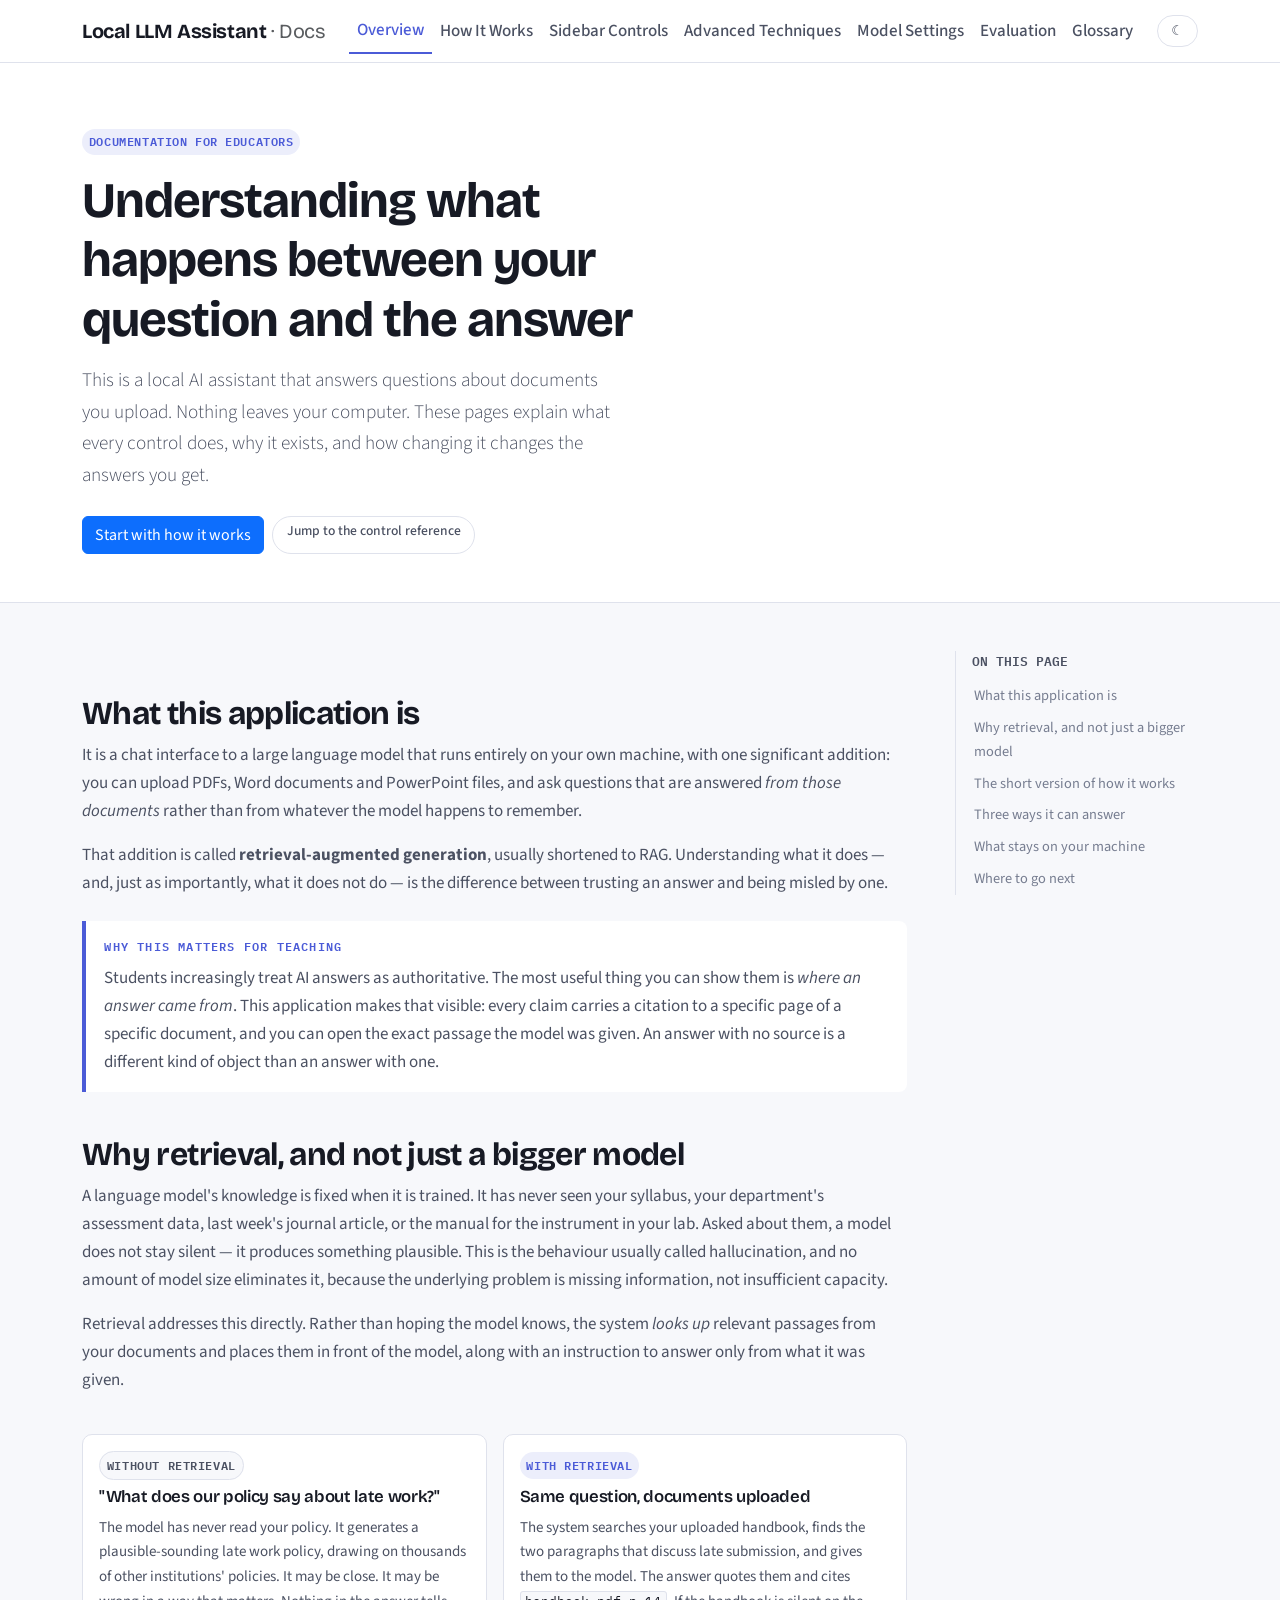
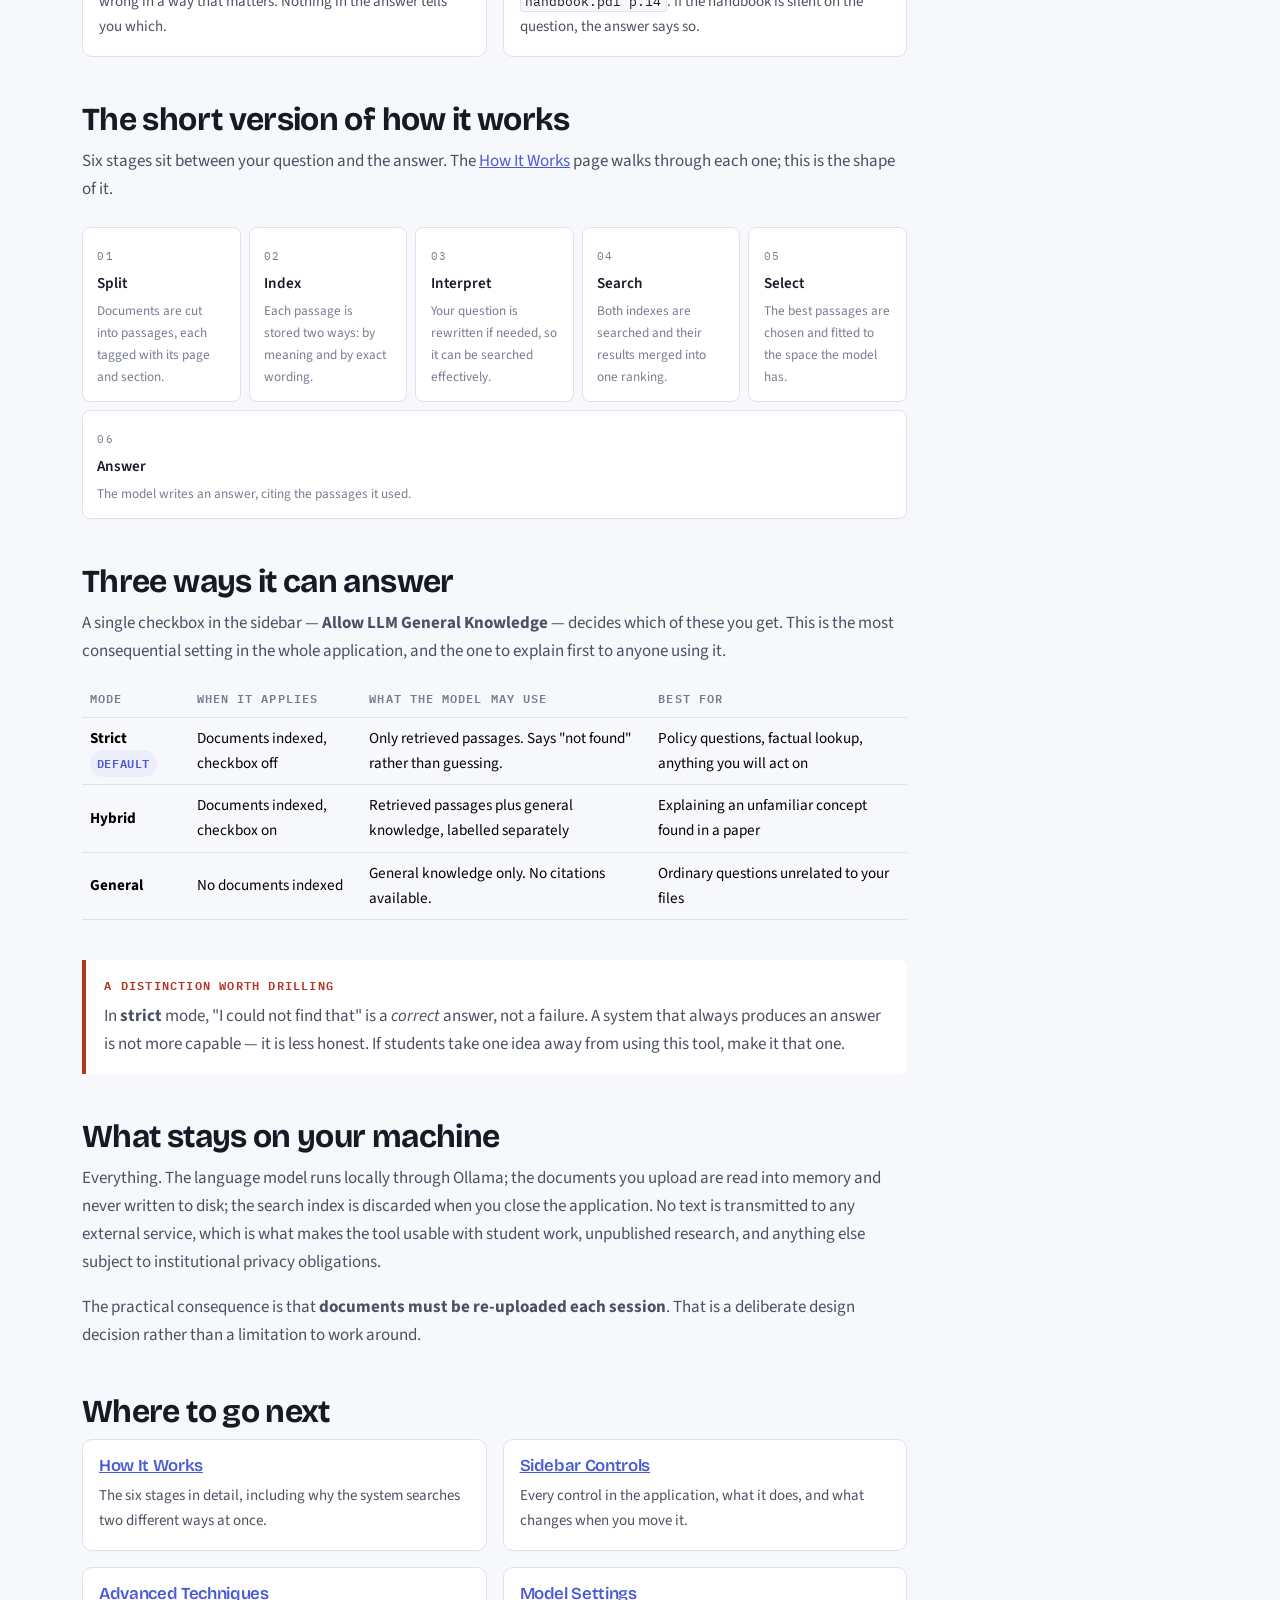
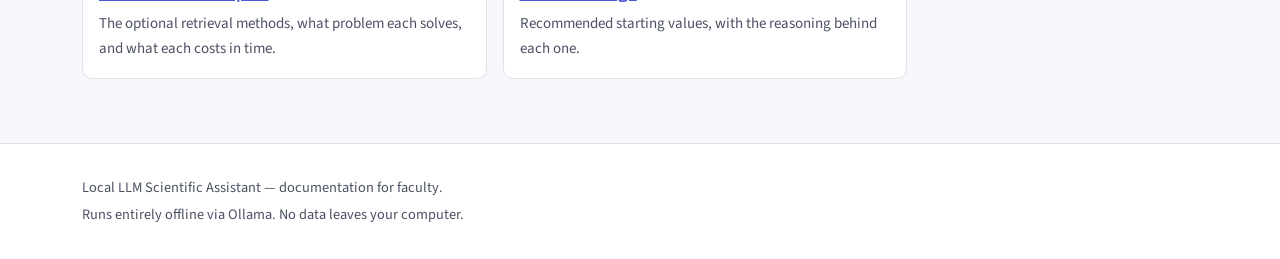
==== docs/index.html @ c87ea98c "Add documentation website for non-specialists Bootstrap 5 site in docs/ (no build step, GitHub Pages" ====
<!DOCTYPE html>
<html lang="en" data-bs-theme="light">
<head>
<meta charset="utf-8">
<meta name="viewport" content="width=device-width, initial-scale=1">
<title>Overview · Local LLM Scientific Assistant</title>
<meta name="description" content="A guide to retrieval-augmented generation for faculty: what this local AI document assistant does, and what every setting actually controls.">
<link rel="preconnect" href="https://fonts.googleapis.com">
<link rel="preconnect" href="https://fonts.gstatic.com" crossorigin>
<link rel="stylesheet" href="https://fonts.googleapis.com/css2?family=Bricolage+Grotesque:opsz,wght@12..96,600;12..96,700&family=IBM+Plex+Mono:wght@400;500;600&family=Source+Sans+3:ital,wght@0,400;0,600;1,400&display=swap">
<link href="https://cdn.jsdelivr.net/npm/bootstrap@5.3.3/dist/css/bootstrap.min.css" rel="stylesheet" integrity="sha384-QWTKZyjpPEjISv5WaRU9OFeRpok6YctnYmDr5pNlyT2bRjXh0JMhjY6hW+ALEwIH" crossorigin="anonymous">
<link rel="stylesheet" href="assets/css/site.css">
</head>
<body>
<a class="skip-link" href="#main">Skip to content</a>
<div id="siteNav"></div>

<header class="hero">
  <div class="container">
    <span class="badge-soft badge-sem mb-3 d-inline-block">Documentation for educators</span>
    <h1>Understanding what happens between your question and the answer</h1>
    <p class="lead mt-3">
      This is a local AI assistant that answers questions about documents you upload.
      Nothing leaves your computer. These pages explain what every control does, why it
      exists, and how changing it changes the answers you get.
    </p>
    <div class="d-flex flex-wrap gap-2 mt-4">
      <a href="how-it-works.html" class="btn btn-primary">Start with how it works</a>
      <a href="controls.html" class="btn filter-btn">Jump to the control reference</a>
    </div>
  </div>
</header>

<div class="container my-5">
<div class="row g-5">
<main class="col-lg-9" id="main">

  <h2 id="what-is-this">What this application is</h2>
  <p>
    It is a chat interface to a large language model that runs entirely on your own
    machine, with one significant addition: you can upload PDFs, Word documents and
    PowerPoint files, and ask questions that are answered <em>from those documents</em>
    rather than from whatever the model happens to remember.
  </p>
  <p>
    That addition is called <strong>retrieval-augmented generation</strong>, usually
    shortened to RAG. Understanding what it does — and, just as importantly, what it does
    not do — is the difference between trusting an answer and being misled by one.
  </p>

  <div class="callout callout-teach">
    <span class="callout-title">Why this matters for teaching</span>
    <p>
      Students increasingly treat AI answers as authoritative. The most useful thing you
      can show them is <em>where an answer came from</em>. This application makes that
      visible: every claim carries a citation to a specific page of a specific document,
      and you can open the exact passage the model was given. An answer with no source
      is a different kind of object than an answer with one.
    </p>
  </div>

  <h2 id="why-rag">Why retrieval, and not just a bigger model</h2>
  <p>
    A language model's knowledge is fixed when it is trained. It has never seen your
    syllabus, your department's assessment data, last week's journal article, or the
    manual for the instrument in your lab. Asked about them, a model does not stay
    silent — it produces something plausible. This is the behaviour usually called
    hallucination, and no amount of model size eliminates it, because the underlying
    problem is missing information, not insufficient capacity.
  </p>
  <p>
    Retrieval addresses this directly. Rather than hoping the model knows, the system
    <em>looks up</em> relevant passages from your documents and places them in front of
    the model, along with an instruction to answer only from what it was given.
  </p>

  <div class="row g-3 my-4">
    <div class="col-md-6">
      <div class="card h-100">
        <div class="card-body">
          <span class="badge-soft badge-plain">Without retrieval</span>
          <h3 class="mt-2 mb-2" style="font-size:1.05rem">"What does our policy say about late work?"</h3>
          <p class="mb-0" style="font-size:0.94rem">
            The model has never read your policy. It generates a plausible-sounding late
            work policy, drawing on thousands of other institutions' policies. It may be
            close. It may be wrong in a way that matters. Nothing in the answer tells you
            which.
          </p>
        </div>
      </div>
    </div>
    <div class="col-md-6">
      <div class="card h-100">
        <div class="card-body">
          <span class="badge-soft badge-sem">With retrieval</span>
          <h3 class="mt-2 mb-2" style="font-size:1.05rem">Same question, documents uploaded</h3>
          <p class="mb-0" style="font-size:0.94rem">
            The system searches your uploaded handbook, finds the two paragraphs that
            discuss late submission, and gives them to the model. The answer quotes them
            and cites <code>handbook.pdf p.14</code>. If the handbook is silent on the
            question, the answer says so.
          </p>
        </div>
      </div>
    </div>
  </div>

  <h2 id="pipeline">The short version of how it works</h2>
  <p>
    Six stages sit between your question and the answer. The
    <a href="how-it-works.html">How It Works</a> page walks through each one; this is the
    shape of it.
  </p>

  <div class="pipeline">
    <div class="pipe-step">
      <span class="pipe-n">01</span>
      <p class="pipe-name">Split</p>
      <p class="pipe-desc">Documents are cut into passages, each tagged with its page and section.</p>
    </div>
    <div class="pipe-step">
      <span class="pipe-n">02</span>
      <p class="pipe-name">Index</p>
      <p class="pipe-desc">Each passage is stored two ways: by meaning and by exact wording.</p>
    </div>
    <div class="pipe-step">
      <span class="pipe-n">03</span>
      <p class="pipe-name">Interpret</p>
      <p class="pipe-desc">Your question is rewritten if needed, so it can be searched effectively.</p>
    </div>
    <div class="pipe-step">
      <span class="pipe-n">04</span>
      <p class="pipe-name">Search</p>
      <p class="pipe-desc">Both indexes are searched and their results merged into one ranking.</p>
    </div>
    <div class="pipe-step">
      <span class="pipe-n">05</span>
      <p class="pipe-name">Select</p>
      <p class="pipe-desc">The best passages are chosen and fitted to the space the model has.</p>
    </div>
    <div class="pipe-step">
      <span class="pipe-n">06</span>
      <p class="pipe-name">Answer</p>
      <p class="pipe-desc">The model writes an answer, citing the passages it used.</p>
    </div>
  </div>

  <h2 id="three-modes">Three ways it can answer</h2>
  <p>
    A single checkbox in the sidebar — <strong>Allow LLM General Knowledge</strong> —
    decides which of these you get. This is the most consequential setting in the whole
    application, and the one to explain first to anyone using it.
  </p>

  <div class="table-wrap">
    <table class="table align-middle">
      <thead>
        <tr>
          <th>Mode</th>
          <th>When it applies</th>
          <th>What the model may use</th>
          <th>Best for</th>
        </tr>
      </thead>
      <tbody>
        <tr>
          <td><strong>Strict</strong> <span class="badge-soft badge-sem">default</span></td>
          <td>Documents indexed, checkbox off</td>
          <td>Only retrieved passages. Says "not found" rather than guessing.</td>
          <td>Policy questions, factual lookup, anything you will act on</td>
        </tr>
        <tr>
          <td><strong>Hybrid</strong></td>
          <td>Documents indexed, checkbox on</td>
          <td>Retrieved passages plus general knowledge, labelled separately</td>
          <td>Explaining an unfamiliar concept found in a paper</td>
        </tr>
        <tr>
          <td><strong>General</strong></td>
          <td>No documents indexed</td>
          <td>General knowledge only. No citations available.</td>
          <td>Ordinary questions unrelated to your files</td>
        </tr>
      </tbody>
    </table>
  </div>

  <div class="callout callout-warn">
    <span class="callout-title">A distinction worth drilling</span>
    <p>
      In <strong>strict</strong> mode, "I could not find that" is a <em>correct</em>
      answer, not a failure. A system that always produces an answer is not more
      capable — it is less honest. If students take one idea away from using this tool,
      make it that one.
    </p>
  </div>

  <h2 id="privacy">What stays on your machine</h2>
  <p>
    Everything. The language model runs locally through Ollama; the documents you upload
    are read into memory and never written to disk; the search index is discarded when
    you close the application. No text is transmitted to any external service, which is
    what makes the tool usable with student work, unpublished research, and anything else
    subject to institutional privacy obligations.
  </p>
  <p>
    The practical consequence is that <strong>documents must be re-uploaded each session</strong>.
    That is a deliberate design decision rather than a limitation to work around.
  </p>

  <h2 id="orientation">Where to go next</h2>
  <div class="row g-3">
    <div class="col-md-6">
      <div class="card h-100"><div class="card-body">
        <h3 class="mt-0" style="font-size:1.05rem"><a href="how-it-works.html">How It Works</a></h3>
        <p class="mb-0" style="font-size:0.94rem">The six stages in detail, including why the system searches two different ways at once.</p>
      </div></div>
    </div>
    <div class="col-md-6">
      <div class="card h-100"><div class="card-body">
        <h3 class="mt-0" style="font-size:1.05rem"><a href="controls.html">Sidebar Controls</a></h3>
        <p class="mb-0" style="font-size:0.94rem">Every control in the application, what it does, and what changes when you move it.</p>
      </div></div>
    </div>
    <div class="col-md-6">
      <div class="card h-100"><div class="card-body">
        <h3 class="mt-0" style="font-size:1.05rem"><a href="techniques.html">Advanced Techniques</a></h3>
        <p class="mb-0" style="font-size:0.94rem">The optional retrieval methods, what problem each solves, and what each costs in time.</p>
      </div></div>
    </div>
    <div class="col-md-6">
      <div class="card h-100"><div class="card-body">
        <h3 class="mt-0" style="font-size:1.05rem"><a href="settings.html">Model Settings</a></h3>
        <p class="mb-0" style="font-size:0.94rem">Recommended starting values, with the reasoning behind each one.</p>
      </div></div>
    </div>
  </div>

</main>

<aside class="col-lg-3 d-none d-lg-block">
  <nav class="toc" aria-label="On this page">
    <p class="control-meta mb-2"><strong>ON THIS PAGE</strong></p>
    <div class="nav flex-column" id="tocList"></div>
  </nav>
</aside>
</div>
</div>

<footer class="site-footer">
  <div class="container">
    <p class="mb-1">Local LLM Scientific Assistant — documentation for faculty.</p>
    <p class="mb-0">Runs entirely offline via Ollama. No data leaves your computer.</p>
  </div>
</footer>

<script src="https://cdn.jsdelivr.net/npm/bootstrap@5.3.3/dist/js/bootstrap.bundle.min.js" integrity="sha384-YvpcrYf0tY3lHB60NNkmXc5s9fDVZLESaAA55NDzOxhy9GkcIdslK1eN7N6jIeHz" crossorigin="anonymous"></script>
<script src="assets/js/site.js"></script>
</body>
</html>
---- docs/assets/css/site.css ----
/* ==========================================================================
   Local LLM Scientific Assistant — documentation site
   A thin layer over Bootstrap 5. Colors carry meaning rather than decoration:
   indigo = semantic/vector retrieval, amber = keyword/BM25 retrieval.
   ========================================================================== */

:root {
  /* Retrieval identity colors — used only where they mean these things */
  --sem: #4b5bd7;
  --sem-soft: #eceefb;
  --key: #a76a10;
  --key-soft: #fbf1de;

  /* Cost signalling */
  --free: #1f7a5a;
  --free-soft: #e4f4ee;
  --costly: #b3341f;
  --costly-soft: #fbe9e6;

  --ink: #171a24;
  --ink-soft: #4b5162;
  --ink-faint: #767d90;
  --paper: #f7f8fb;
  --surface: #ffffff;
  --rule: #dfe2ec;

  --bs-body-font-family: "Source Sans 3", system-ui, -apple-system, "Segoe UI", sans-serif;
}

[data-bs-theme="dark"] {
  --sem: #97a2f7;
  --sem-soft: #232946;
  --key: #e0a951;
  --key-soft: #362a15;
  --free: #52c39a;
  --free-soft: #16302a;
  --costly: #f0806a;
  --costly-soft: #351d1a;

  --ink: #e9ebf3;
  --ink-soft: #b2b8c9;
  --ink-faint: #848b9f;
  --paper: #10121a;
  --surface: #181b26;
  --rule: #2b3044;
}

body {
  background: var(--paper);
  color: var(--ink);
  font-size: 1.0625rem;
  line-height: 1.65;
}

h1, h2, h3, h4 {
  font-family: "Bricolage Grotesque", system-ui, sans-serif;
  letter-spacing: -0.02em;
  text-wrap: balance;
  color: var(--ink);
}

h1 { font-weight: 700; }
h2 { font-weight: 700; margin-top: 2.75rem; }
h3 { font-weight: 600; font-size: 1.25rem; margin-top: 1.75rem; }

p, li { color: var(--ink-soft); }
.lead { color: var(--ink-soft); }

code, kbd, .mono {
  font-family: "IBM Plex Mono", ui-monospace, Menlo, monospace;
  font-variant-numeric: tabular-nums;
}
code {
  font-size: 0.86em;
  background: var(--paper);
  border: 1px solid var(--rule);
  border-radius: 3px;
  padding: 0.08em 0.36em;
  color: var(--ink);
}
[data-bs-theme="dark"] code { background: #12141d; }

/* -------------------------------------------------------------------------
   Navigation
   ------------------------------------------------------------------------- */
.site-nav {
  background: var(--surface);
  border-bottom: 1px solid var(--rule);
}
.site-nav .navbar-brand {
  font-family: "Bricolage Grotesque", system-ui, sans-serif;
  font-weight: 700;
  letter-spacing: -0.02em;
  color: var(--ink);
}
.site-nav .nav-link { color: var(--ink-soft); font-weight: 500; }
.site-nav .nav-link:hover { color: var(--sem); }
.site-nav .nav-link.active {
  color: var(--sem);
  border-bottom: 2px solid var(--sem);
}

/* On-page contents rail */
.toc {
  position: sticky;
  top: 5rem;
  max-height: calc(100vh - 7rem);
  overflow-y: auto;
  border-left: 1px solid var(--rule);
  padding-left: 1rem;
}
.toc .nav-link {
  padding: 0.25rem 0;
  font-size: 0.9rem;
  color: var(--ink-faint);
  border-left: 2px solid transparent;
  margin-left: -1rem;
  padding-left: 1rem;
}
.toc .nav-link:hover { color: var(--sem); }
.toc .nav-link.active {
  color: var(--sem);
  border-left-color: var(--sem);
  font-weight: 600;
}
.toc .toc-sub { padding-left: 0.85rem; font-size: 0.85rem; }

/* -------------------------------------------------------------------------
   Hero
   ------------------------------------------------------------------------- */
.hero {
  background: var(--surface);
  border-bottom: 1px solid var(--rule);
  padding: 4rem 0 3rem;
}
.hero h1 { font-size: clamp(2rem, 5vw, 3.1rem); max-width: 20ch; }
.hero .lead { max-width: 60ch; font-size: 1.2rem; }

/* -------------------------------------------------------------------------
   Cards
   ------------------------------------------------------------------------- */
.card {
  background: var(--surface);
  border: 1px solid var(--rule);
  border-radius: 10px;
}
.card-header {
  background: transparent;
  border-bottom: 1px solid var(--rule);
  font-weight: 600;
}

/* Control reference card */
.control-card { scroll-margin-top: 5.5rem; }
.control-card .control-name {
  font-family: "IBM Plex Mono", monospace;
  font-weight: 600;
  font-size: 1.02rem;
  color: var(--ink);
}
.control-meta {
  font-family: "IBM Plex Mono", monospace;
  font-size: 0.82rem;
  color: var(--ink-faint);
}
.control-meta strong { color: var(--ink-soft); font-weight: 600; }

/* Effect grid: what happens when you turn it up / down */
.effect {
  display: grid;
  grid-template-columns: max-content 1fr;
  gap: 0.4rem 0.9rem;
  font-size: 0.94rem;
  margin: 0;
}
.effect dt {
  font-family: "IBM Plex Mono", monospace;
  font-size: 0.8rem;
  letter-spacing: 0.06em;
  text-transform: uppercase;
  color: var(--ink-faint);
  padding-top: 0.15rem;
  white-space: nowrap;
}
.effect dd { margin: 0; color: var(--ink-soft); }

/* -------------------------------------------------------------------------
   Badges — semantics, not decoration
   ------------------------------------------------------------------------- */
.badge-sem    { background: var(--sem-soft);    color: var(--sem); }
.badge-key    { background: var(--key-soft);    color: var(--key); }
.badge-free   { background: var(--free-soft);   color: var(--free); }
.badge-costly { background: var(--costly-soft); color: var(--costly); }
.badge-plain  { background: var(--paper);       color: var(--ink-soft); border: 1px solid var(--rule); }
.badge-soft {
  font-family: "IBM Plex Mono", monospace;
  font-weight: 600;
  font-size: 0.72rem;
  letter-spacing: 0.05em;
  text-transform: uppercase;
  padding: 0.3em 0.6em;
  border-radius: 999px;
}

/* -------------------------------------------------------------------------
   Tables
   ------------------------------------------------------------------------- */
.table {
  --bs-table-bg: transparent;
  color: var(--ink-soft);
  font-size: 0.95rem;
}
.table thead th {
  font-family: "IBM Plex Mono", monospace;
  font-size: 0.75rem;
  letter-spacing: 0.09em;
  text-transform: uppercase;
  color: var(--ink-faint);
  font-weight: 600;
  border-bottom-color: var(--rule);
}
.table td, .table th { border-color: var(--rule); }
.table td.num, .table th.num { text-align: right; font-family: "IBM Plex Mono", monospace; }
.table-wrap { overflow-x: auto; }

/* -------------------------------------------------------------------------
   Callouts
   ------------------------------------------------------------------------- */
.callout {
  border-left: 4px solid var(--rule);
  background: var(--surface);
  border-radius: 0 8px 8px 0;
  padding: 1rem 1.15rem;
  margin: 1.5rem 0;
}
.callout p:last-child { margin-bottom: 0; }
.callout-title {
  font-family: "IBM Plex Mono", monospace;
  font-size: 0.75rem;
  letter-spacing: 0.1em;
  text-transform: uppercase;
  font-weight: 600;
  margin-bottom: 0.4rem;
  display: block;
}
.callout-teach   { border-left-color: var(--sem); }
.callout-teach   .callout-title { color: var(--sem); }
.callout-warn    { border-left-color: var(--costly); }
.callout-warn    .callout-title { color: var(--costly); }
.callout-tip     { border-left-color: var(--free); }
.callout-tip     .callout-title { color: var(--free); }

/* -------------------------------------------------------------------------
   Pipeline diagram
   ------------------------------------------------------------------------- */
.pipeline {
  display: flex;
  flex-wrap: wrap;
  gap: 0.5rem;
  align-items: stretch;
  margin: 1.5rem 0;
}
.pipe-step {
  flex: 1 1 8.5rem;
  background: var(--surface);
  border: 1px solid var(--rule);
  border-radius: 8px;
  padding: 0.8rem 0.9rem;
  position: relative;
}
.pipe-step .pipe-n {
  font-family: "IBM Plex Mono", monospace;
  font-size: 0.7rem;
  color: var(--ink-faint);
  letter-spacing: 0.1em;
}
.pipe-step .pipe-name {
  font-weight: 600;
  color: var(--ink);
  font-size: 0.95rem;
  margin: 0.15rem 0 0.25rem;
}
.pipe-step .pipe-desc { font-size: 0.83rem; color: var(--ink-faint); margin: 0; }

/* -------------------------------------------------------------------------
   Filter bar (techniques + controls pages)
   ------------------------------------------------------------------------- */
.filter-bar {
  position: sticky;
  top: 4.1rem;
  z-index: 5;
  background: var(--paper);
  padding: 0.85rem 0;
  border-bottom: 1px solid var(--rule);
  margin-bottom: 1.5rem;
}
.filter-btn {
  font-size: 0.85rem;
  font-weight: 500;
  border-radius: 999px;
  border: 1px solid var(--rule);
  background: var(--surface);
  color: var(--ink-soft);
  padding: 0.3rem 0.85rem;
}
.filter-btn:hover { border-color: var(--sem); color: var(--sem); }
.filter-btn.active {
  background: var(--sem);
  border-color: var(--sem);
  color: #fff;
}
[data-bs-theme="dark"] .filter-btn.active { color: #10121a; }

.is-hidden { display: none !important; }

#noResults { color: var(--ink-faint); }

/* -------------------------------------------------------------------------
   Preset cards (settings page)
   ------------------------------------------------------------------------- */
.preset .preset-values {
  font-family: "IBM Plex Mono", monospace;
  font-size: 0.88rem;
  color: var(--ink);
}
.preset .preset-values dt { color: var(--ink-faint); font-weight: 400; }

/* -------------------------------------------------------------------------
   Footer
   ------------------------------------------------------------------------- */
.site-footer {
  border-top: 1px solid var(--rule);
  background: var(--surface);
  margin-top: 4rem;
  padding: 2rem 0;
  color: var(--ink-faint);
  font-size: 0.9rem;
}

/* -------------------------------------------------------------------------
   Accessibility & motion
   ------------------------------------------------------------------------- */
a { color: var(--sem); }
a:hover { color: var(--sem); }
:focus-visible {
  outline: 2px solid var(--sem);
  outline-offset: 2px;
  border-radius: 3px;
}
.skip-link {
  position: absolute;
  left: -999px;
  top: 0.5rem;
  background: var(--sem);
  color: #fff;
  padding: 0.5rem 1rem;
  border-radius: 4px;
  z-index: 1000;
}
.skip-link:focus { left: 0.5rem; color: #fff; }

@media (prefers-reduced-motion: reduce) {
  * { animation: none !important; transition: none !important; scroll-behavior: auto !important; }
}

@media print {
  .site-nav, .toc, .filter-bar, .site-footer { display: none !important; }
  .card { break-inside: avoid; }
}
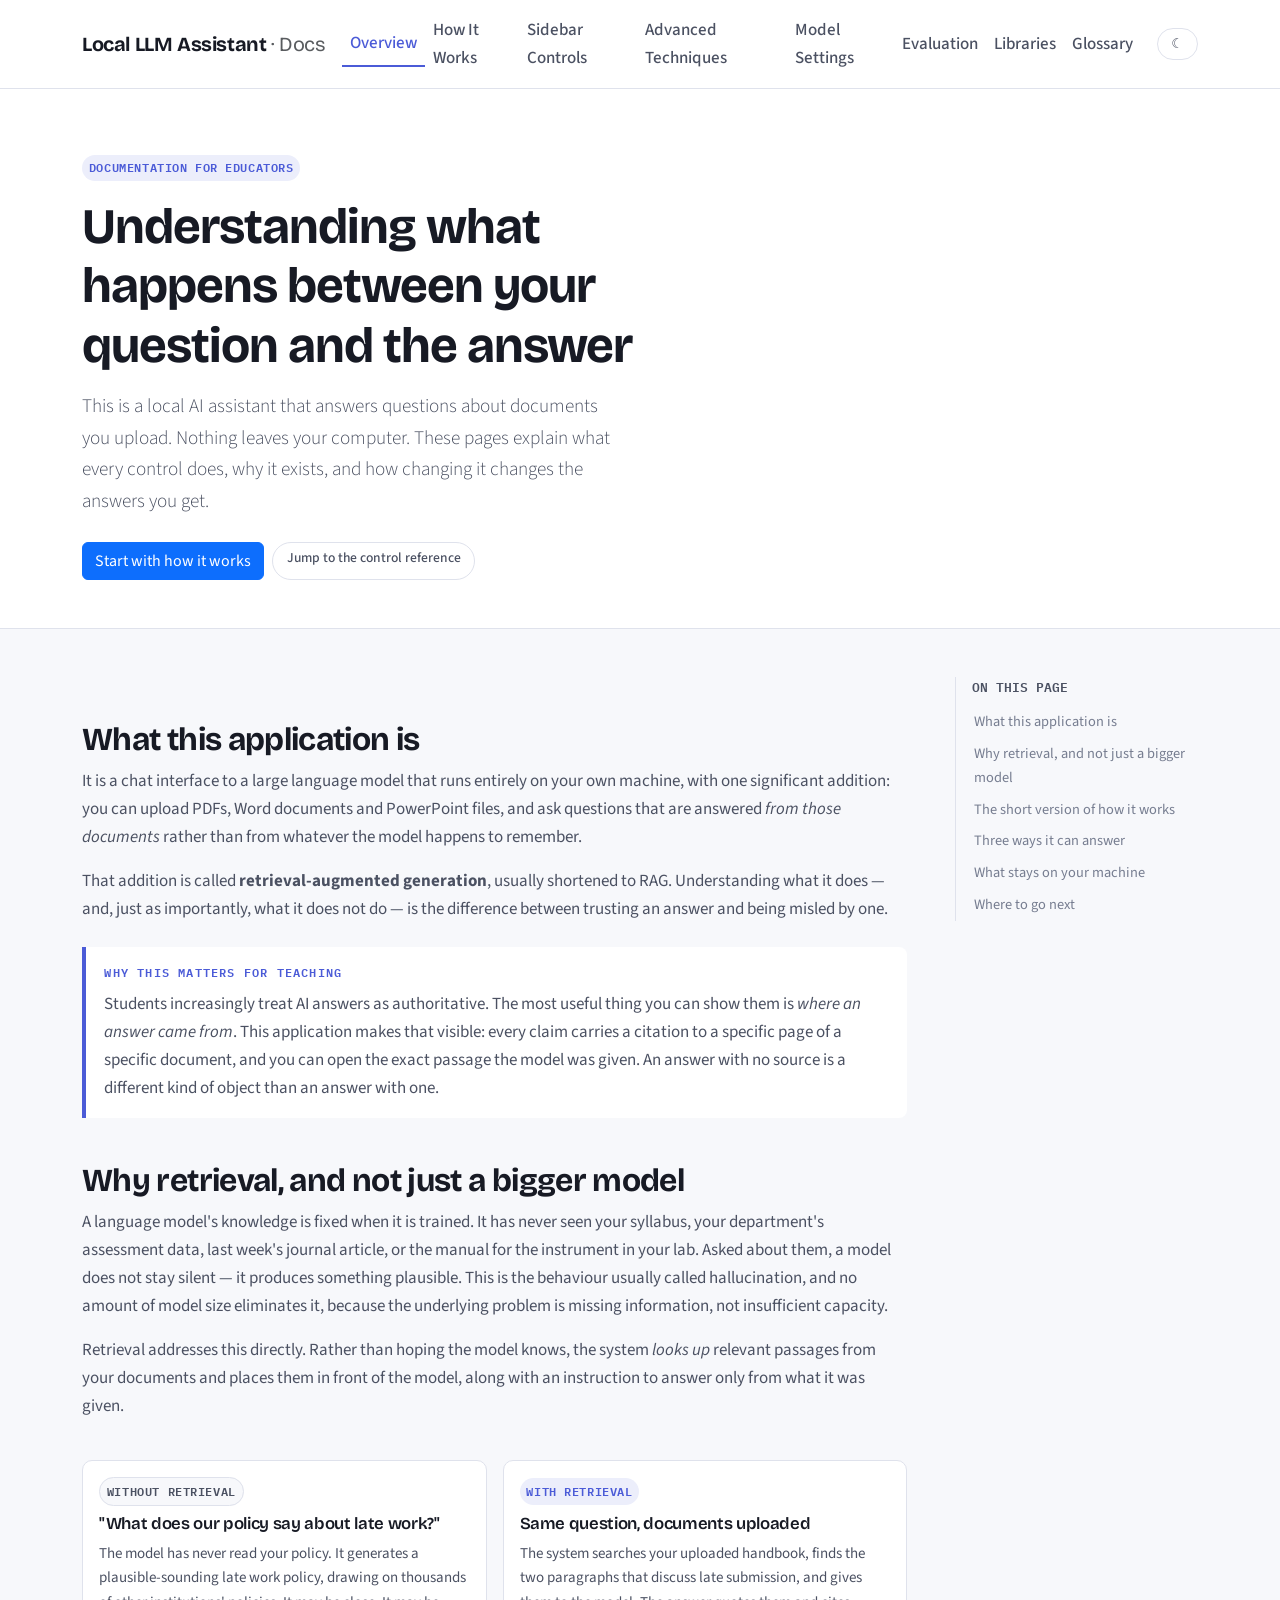
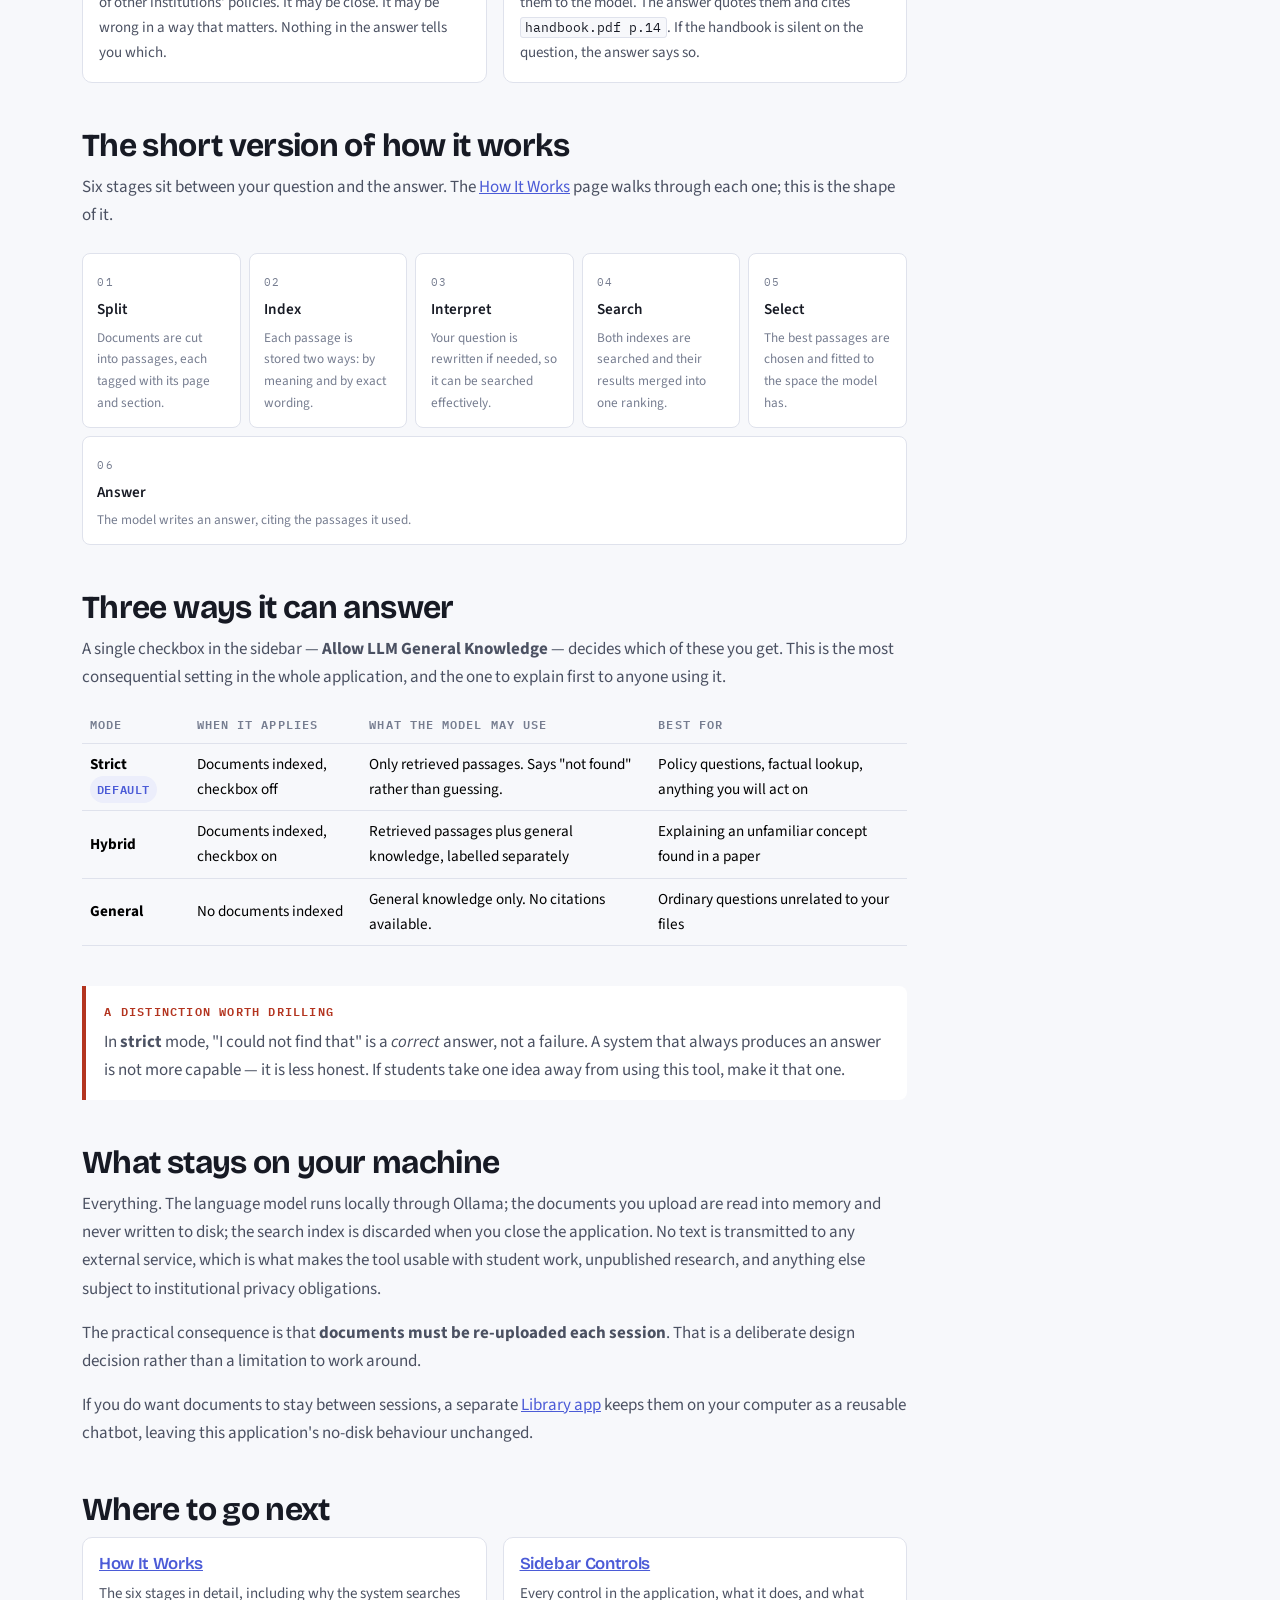
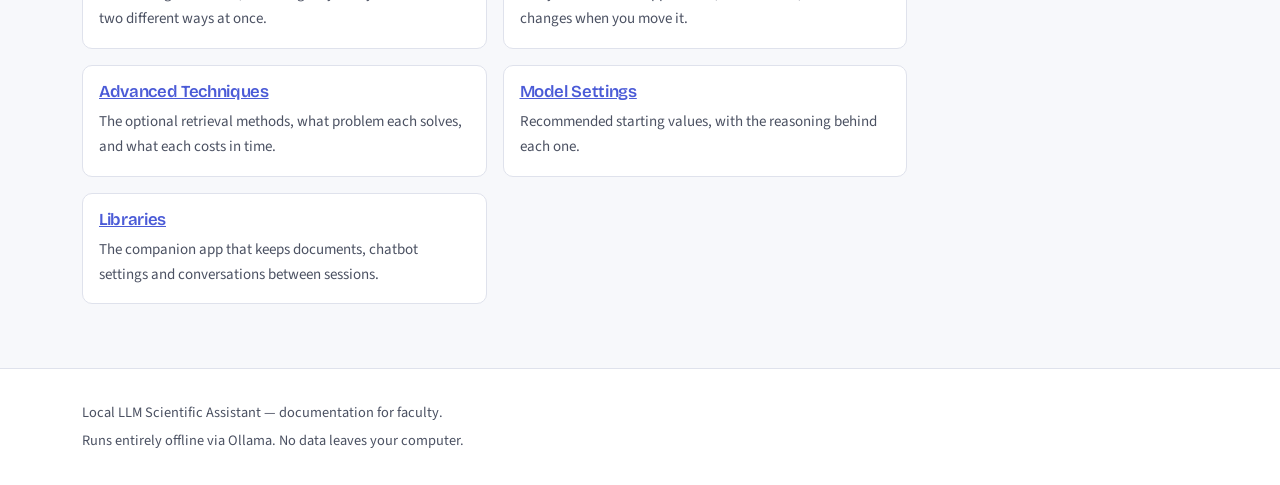
==== commit 738cc819: "docs(library): README section and documentation page Co-Authored-By: Claude Opus 5 (1M context) <nor" ====
--- a/docs/index.html
+++ b/docs/index.html
@@ -207,6 +207,11 @@
     The practical consequence is that <strong>documents must be re-uploaded each session</strong>.
     That is a deliberate design decision rather than a limitation to work around.
   </p>
+  <p>
+    If you do want documents to stay between sessions, a separate
+    <a href="libraries.html">Library app</a> keeps them on your computer as a
+    reusable chatbot, leaving this application's no-disk behaviour unchanged.
+  </p>
 
   <h2 id="orientation">Where to go next</h2>
   <div class="row g-3">
@@ -232,6 +237,12 @@
       <div class="card h-100"><div class="card-body">
         <h3 class="mt-0" style="font-size:1.05rem"><a href="settings.html">Model Settings</a></h3>
         <p class="mb-0" style="font-size:0.94rem">Recommended starting values, with the reasoning behind each one.</p>
+      </div></div>
+    </div>
+    <div class="col-md-6">
+      <div class="card h-100"><div class="card-body">
+        <h3 class="mt-0" style="font-size:1.05rem"><a href="libraries.html">Libraries</a></h3>
+        <p class="mb-0" style="font-size:0.94rem">The companion app that keeps documents, chatbot settings and conversations between sessions.</p>
       </div></div>
     </div>
   </div>
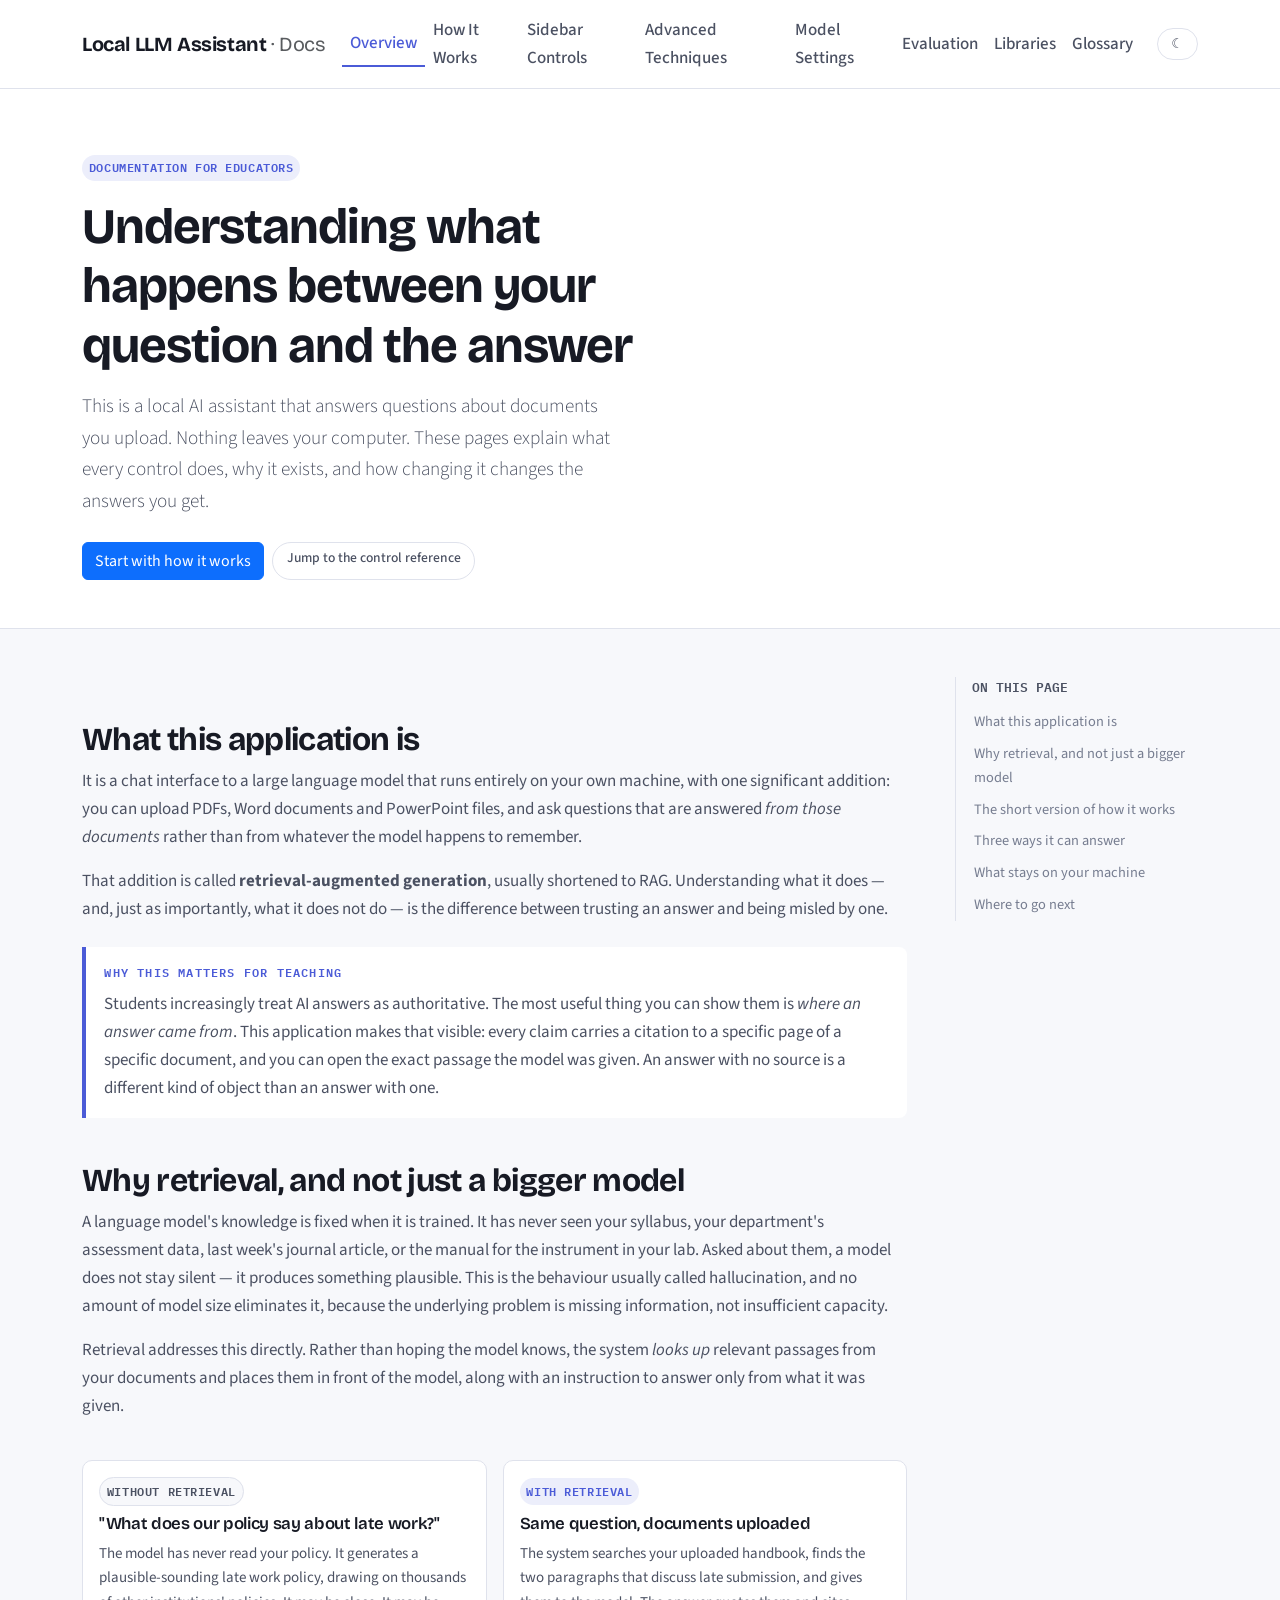
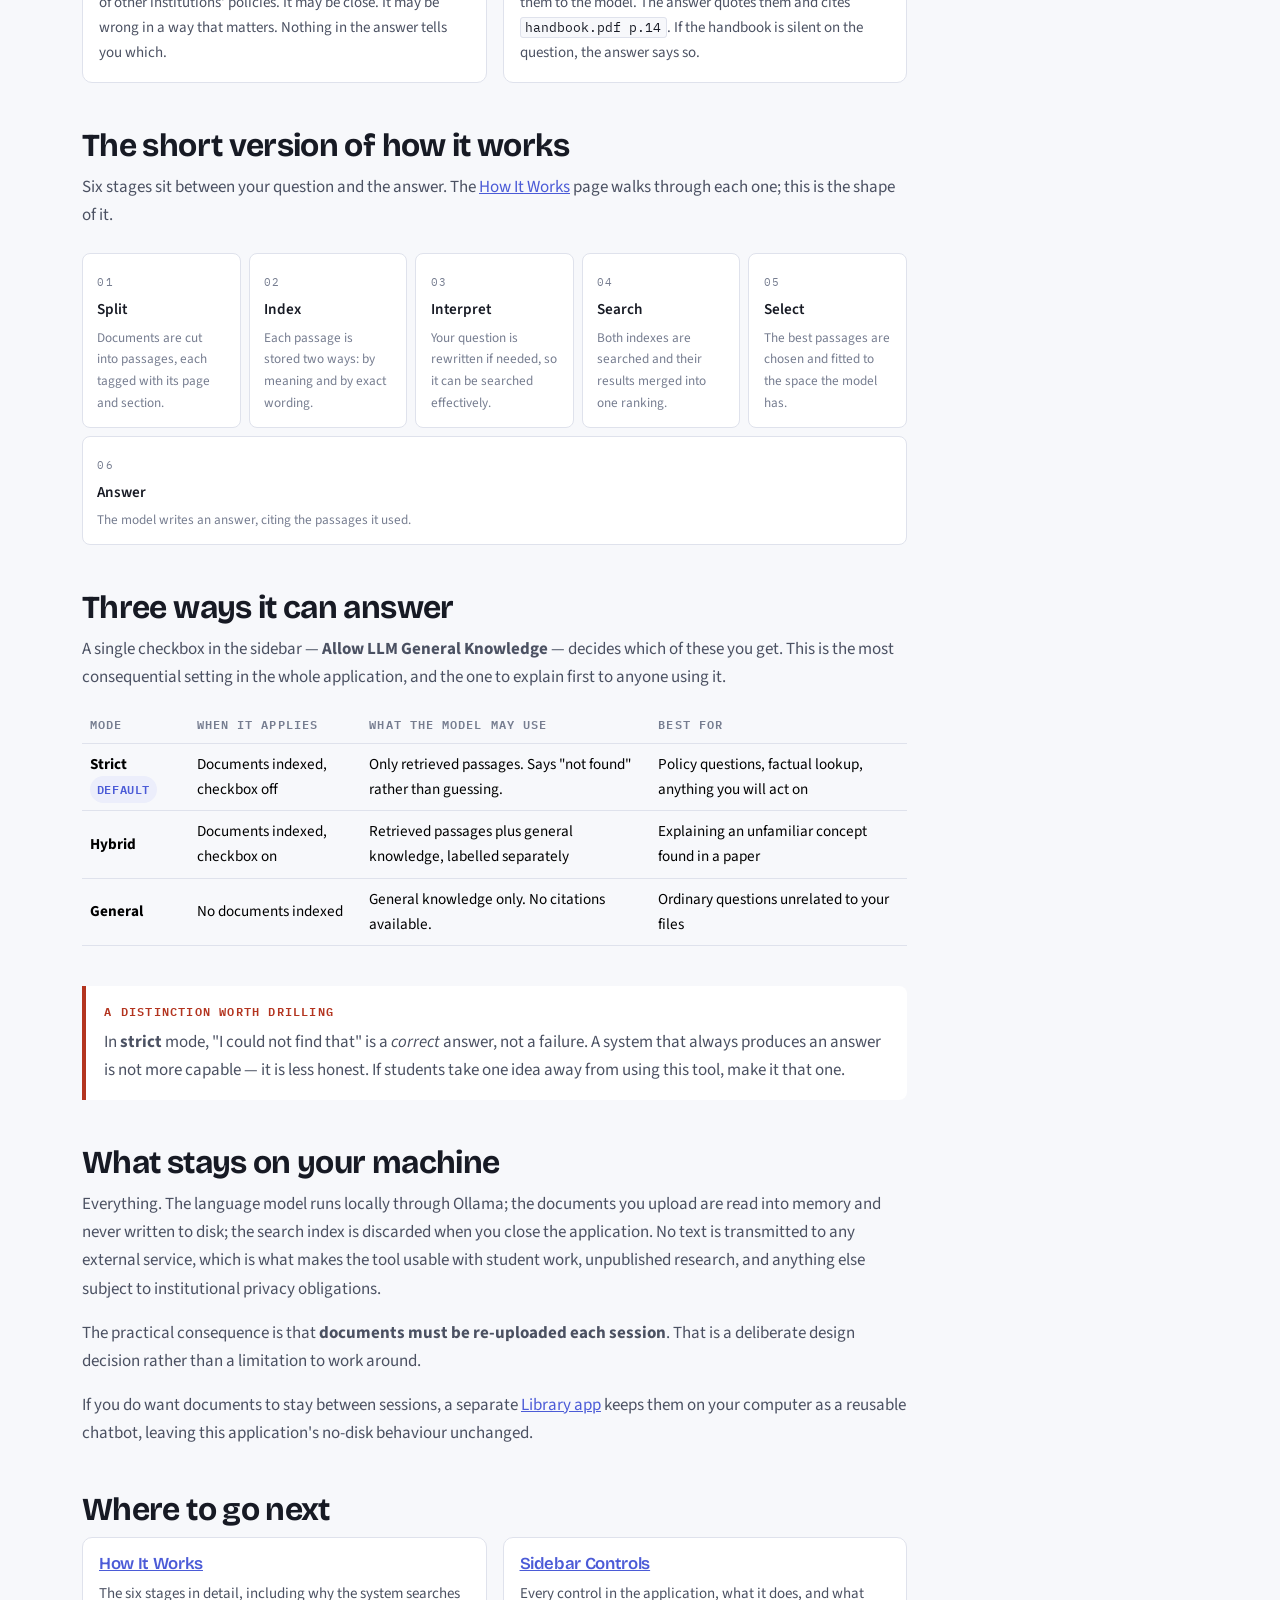
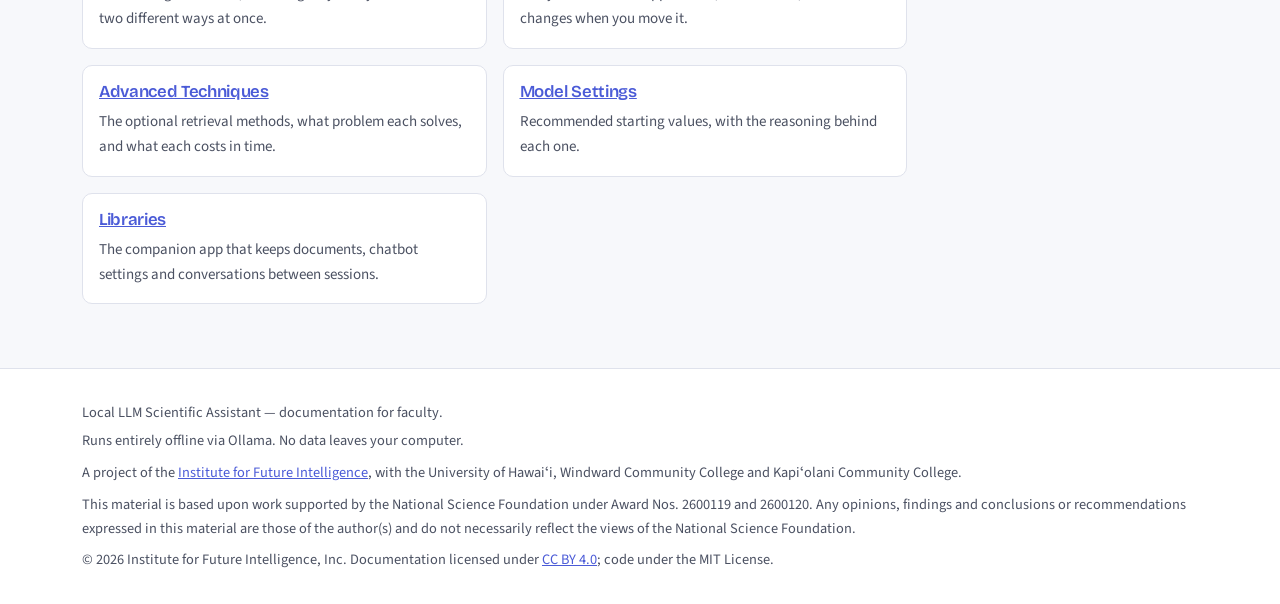
==== commit d96ee078: "docs: add MIT and CC BY 4.0 licences and NSF funding acknowledgement Copyright holder is the Institu" ====
--- a/docs/index.html
+++ b/docs/index.html
@@ -261,7 +261,10 @@
 <footer class="site-footer">
   <div class="container">
     <p class="mb-1">Local LLM Scientific Assistant — documentation for faculty.</p>
-    <p class="mb-0">Runs entirely offline via Ollama. No data leaves your computer.</p>
+    <p class="mb-2">Runs entirely offline via Ollama. No data leaves your computer.</p>
+    <p class="mb-2">A project of the <a href="https://intofuture.org">Institute for Future Intelligence</a>, with the University of Hawaiʻi, Windward Community College and Kapiʻolani Community College.</p>
+    <p class="mb-2">This material is based upon work supported by the National Science Foundation under Award Nos. 2600119 and 2600120. Any opinions, findings and conclusions or recommendations expressed in this material are those of the author(s) and do not necessarily reflect the views of the National Science Foundation.</p>
+    <p class="mb-0">© 2026 Institute for Future Intelligence, Inc. Documentation licensed under <a href="https://creativecommons.org/licenses/by/4.0/">CC BY 4.0</a>; code under the MIT License.</p>
   </div>
 </footer>
 
